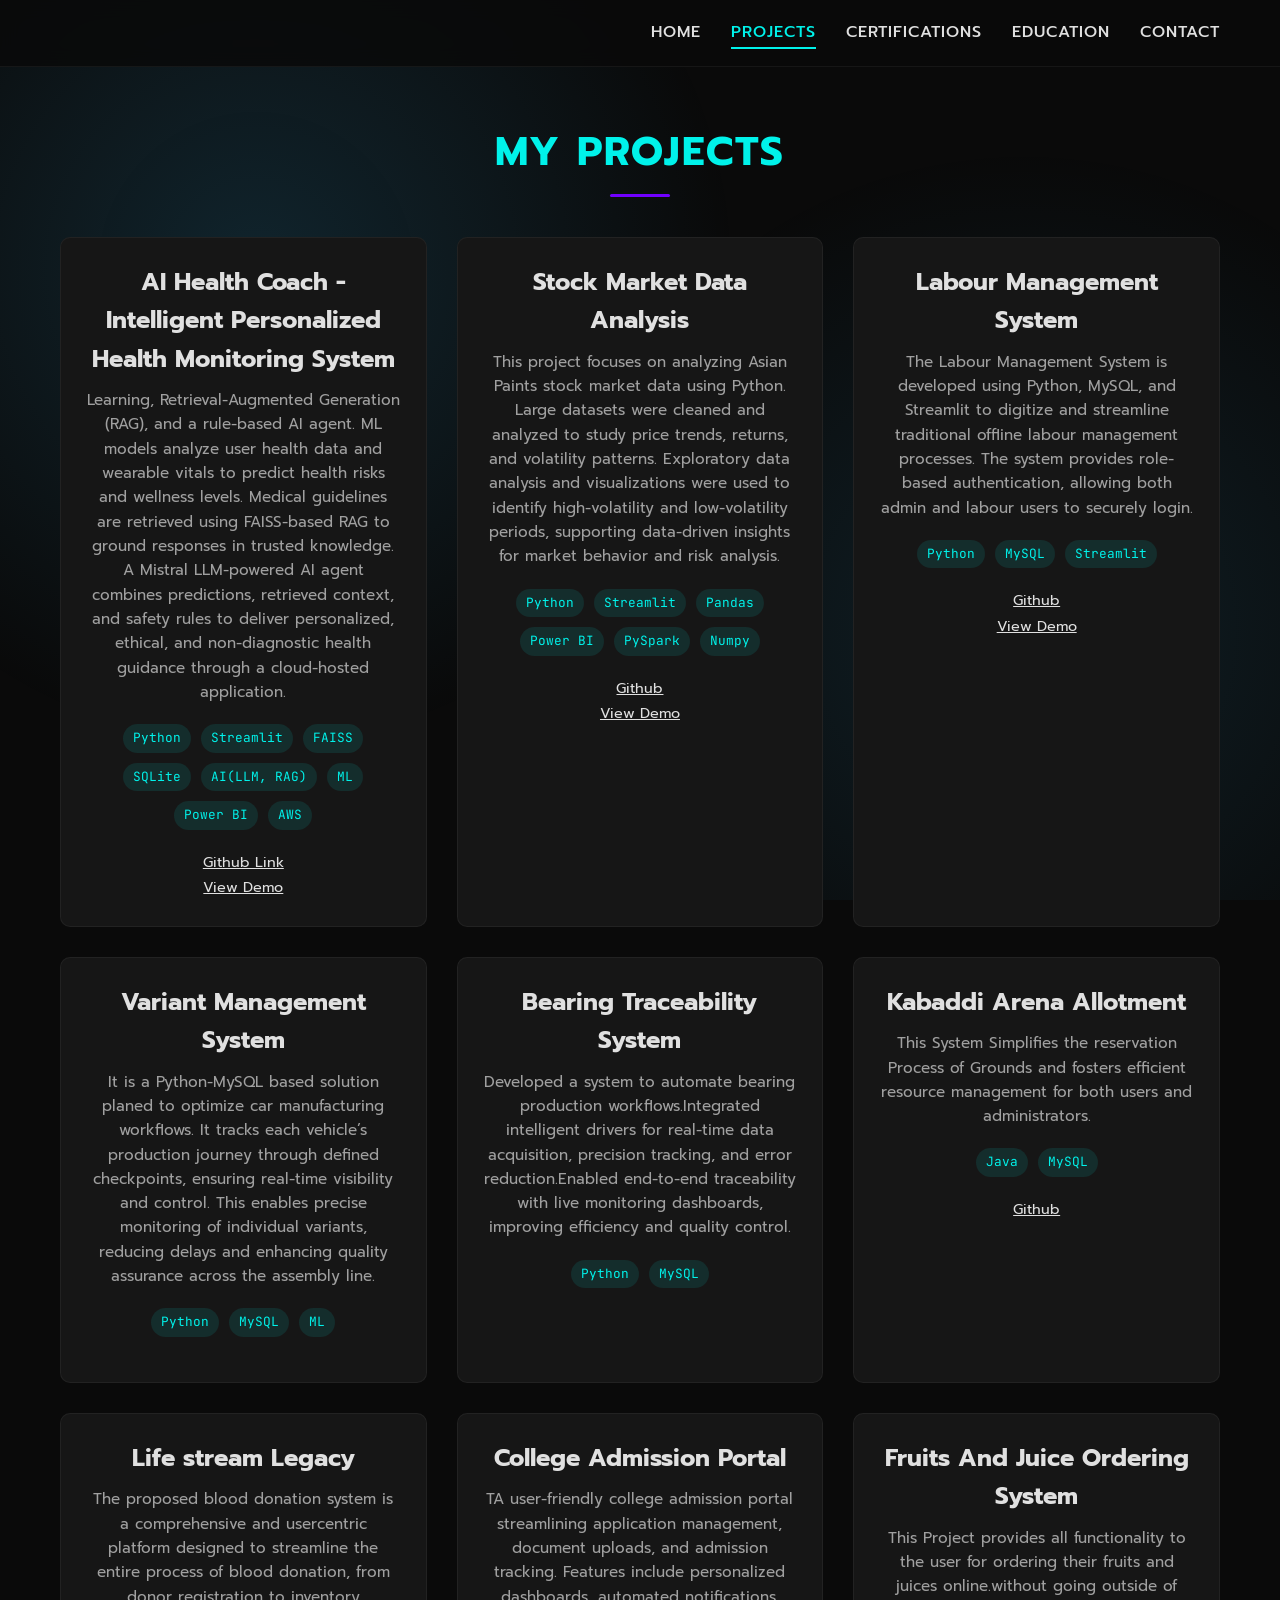
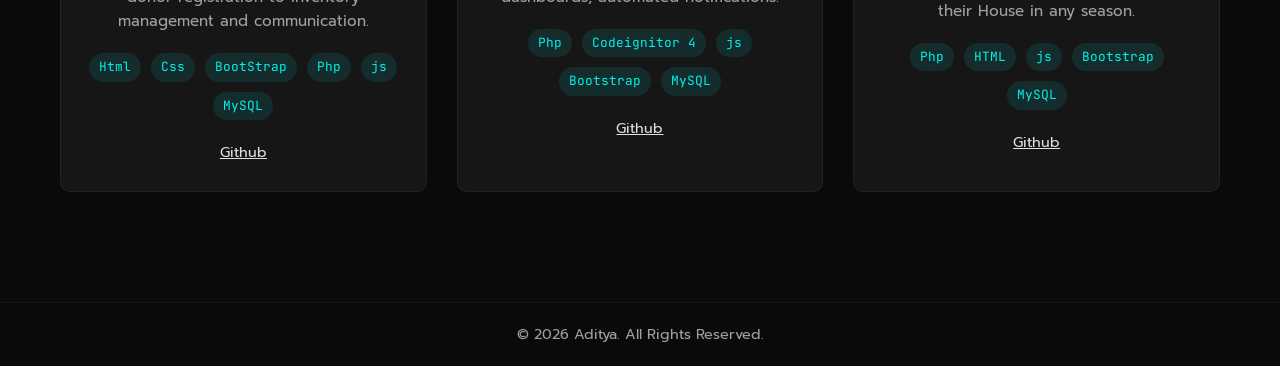
==== projects.html @ c3c9210e "Add files via upload" ====
<!DOCTYPE html>
<html lang="en">

<head>
    <meta charset="UTF-8">
    <meta name="viewport" content="width=device-width, initial-scale=1.0">
    <title>Projects</title>
    <link rel="stylesheet" href="css/style.css">
</head>

<body>
    <!-- BACKGROUND ANIMATION -->
    <div class="animated-bg"></div>

    <nav class="navbar">
        <div class="container nav-container">
            <a href="index.html" class="logo"> <span> </span></a>
            <div class="hamburger">
                <span></span>
                <span></span>
                <span></span>
            </div>
            <ul class="nav-links">
                <li><a href="index.html">Home</a></li>
                <li><a href="projects.html" class="active">Projects</a></li>
                <li><a href="certifications.html">Certifications</a></li>
                <li><a href="education.html">Education</a></li>
                <li><a href="contact.html">Contact</a></li>
            </ul>
        </div>
    </nav>

    <section class="page-section">
        <div class="container">
            <h2 class="section-title hidden">My Projects</h2>
            <div class="projects-grid">
                <!-- Project Card 1 -->
                <article class="project-card hidden">
                    <div class="card-content">
                        <h3>AI Health Coach - Intelligent Personalized Health Monitoring System</h3>
                        <p>Learning, Retrieval-Augmented Generation (RAG), and a rule-based AI agent. ML models analyze
                            user health data
                            and wearable vitals to predict health risks and wellness levels. Medical guidelines are
                            retrieved using FAISS-based
                            RAG to ground responses in trusted knowledge. A Mistral LLM-powered AI agent combines
                            predictions, retrieved
                            context, and safety rules to deliver personalized, ethical, and non-diagnostic health
                            guidance through a cloud-hosted
                            application.</p>
                        <div class="tech-stack">
                            <span>Python</span>
                            <span>Streamlit</span>
                            <span>FAISS</span>
                            <span>SQLite</span>
                            <span>AI(LLM, RAG)</span>
                            <span>ML</span>
                            <span> Power BI</span>
                            <span>AWS</span>
                        </div>
                        <a href="https://github.com/AdityaPurkar14/AI-Driven-Health-Coach.git" class="btn-sm">Github
                            Link</a><br>
                        <a href="#" class="btn-sm">View Demo</a>
                    </div>
                </article>

                <!-- Project Card 2 -->
                <article class="project-card hidden">
                    <div class="card-content">
                        <h3>Stock Market Data Analysis</h3>
                        <p>This project focuses on analyzing Asian Paints stock market data using Python. Large datasets
                            were cleaned and
                            analyzed to study price trends, returns, and volatility patterns. Exploratory data analysis
                            and visualizations were
                            used to identify high-volatility and low-volatility periods, supporting data-driven insights
                            for market behavior and
                            risk analysis.</p>
                        <div class="tech-stack">
                            <span>Python</span>
                            <span>Streamlit</span>
                            <span>Pandas</span>
                            <span> Power BI</span>
                            <span> PySpark</span>
                            <span> Numpy</span>
                        </div>
                        <a href="https://github.com/AdityaPurkar14/Stock-Market-Data-Analysis.git" class="btn-sm">Github
                        </a><br>
                        <a href="#" class="btn-sm">View Demo</a>
                    </div>
                </article>

                <!-- Project Card 3 -->
                <article class="project-card hidden">
                    <div class="card-content">
                        <h3>Labour Management System</h3>
                        <p>The Labour Management System is developed using Python, MySQL, and Streamlit to digitize and
                            streamline
                            traditional offline labour management processes. The system provides role-based
                            authentication, allowing both
                            admin and labour users to securely login.</p>
                        <div class="tech-stack">
                            <span>Python</span>
                            <span>MySQL</span>
                            <span>Streamlit</span>
                        </div>
                        <a href="https://github.com/AdityaPurkar14/labour-management-System.git"
                            class="btn-sm">Github</a><br>
                        <a href="#" class="btn-sm">View Demo</a>
                    </div>
                </article>

                <!-- Project Card 3 -->
                <article class="project-card hidden">
                    <div class="card-content">
                        <h3>Variant Management System</h3>
                        <p>It is a Python-MySQL based solution planed to optimize car manufacturing workflows. It
                            tracks each vehicle’s production
                            journey through defined checkpoints, ensuring real-time visibility and control. This enables
                            precise monitoring of individual variants, reducing delays and enhancing quality assurance
                            across the assembly line.</p>
                        <div class="tech-stack">
                            <span>Python</span>
                            <span>MySQL</span>
                            <span>ML</span>
                        </div>

                    </div>
                </article>

                <!-- Project Card 3 -->
                <article class="project-card hidden">
                    <div class="card-content">
                        <h3>Bearing Traceability System</h3>
                        <p>Developed a system to automate bearing production workflows.Integrated intelligent drivers
                            for real-time data acquisition, precision tracking, and error reduction.Enabled end-to-end
                            traceability with live monitoring dashboards, improving efficiency and quality control.</p>
                        <div class="tech-stack">
                            <span>Python</span>
                            <span>MySQL</span>
                        </div>

                    </div>
                </article>



                <!-- Project Card 2 -->
                <article class="project-card hidden">
                    <div class="card-content">
                        <h3>Kabaddi Arena Allotment</h3>
                        <p>This System Simplifies the reservation Process of
                            Grounds and fosters efficient resource management for
                            both users and administrators.</p>
                        <div class="tech-stack">
                            <span>Java</span>
                            <span>MySQL</span>
                        </div>
                        <a href="https://github.com/AdityaPurkar14/Kabaddi-Arena-Allotment" class="btn-sm">Github
                        </a><br>

                    </div>
                </article>

                <!-- Project Card 2 -->
                <article class="project-card hidden">
                    <div class="card-content">
                        <h3>Life stream Legacy</h3>
                        <p>The proposed blood donation system is a comprehensive and usercentric
                            platform designed to streamline the entire process of blood donation, from donor
                            registration
                            to inventory management and communication.</p>
                        <div class="tech-stack">
                            <span>Html</span>
                            <span>Css</span>
                            <span>BootStrap</span>
                            <span>Php</span>
                            <span>js</span>
                            <span>MySQL</span>
                        </div>
                        <a href="https://github.com/AdityaPurkar14/BloodDonation-By-Using-Location-.git"
                            class="btn-sm">Github
                        </a><br>
                    </div>
                </article>

                <!-- Project Card 2 -->
                <article class="project-card hidden">
                    <div class="card-content">
                        <h3>College Admission Portal</h3>
                        <p>TA user-friendly college admission portal streamlining application management, document
                            uploads, and admission tracking. Features include personalized dashboards, automated
                            notifications.</p>
                        <div class="tech-stack">
                            <span>Php</span>
                            <span>Codeignitor 4</span>
                            <span>js</span>
                            <span>Bootstrap</span>
                            <span> MySQL</span>
                        </div>
                        <a href="https://github.com/AdityaPurkar14/College-Admission-Portal" class="btn-sm">Github
                        </a><br>

                    </div>
                </article>

                <!-- Project Card 3 -->
                <article class="project-card hidden">
                    <div class="card-content">
                        <h3>Fruits And Juice Ordering System</h3>
                        <p>This Project provides all functionality to the
                            user for ordering their fruits and juices online.without
                            going outside of their House in any season.</p>
                        <div class="tech-stack">
                            <span>Php</span>
                            <span>HTML</span>
                            <span>js</span>
                            <span>Bootstrap</span>
                            <span> MySQL</span>
                        </div>
                        <a href="https://github.com/AdityaPurkar14/labour-management-System.git"
                            class="btn-sm">Github</a>
                    </div>
                </article>

                <!-- Add more project cards here -->
            </div>
        </div>
    </section>

    <footer>
        <p>&copy; 2026 Aditya. All Rights Reserved.</p>
    </footer>

    <style>
        /* Styles moved to css/style.css */
    </style>

    <script src="js/script.js"></script>
</body>

</html>
---- css/style.css ----
/* Google Fonts Import */
@import url('https://fonts.googleapis.com/css2?family=Prompt:ital,wght@0,100;0,200;0,300;0,400;0,500;0,600;0,700;0,800;0,900;1,100;1,200;1,300;1,400;1,500;1,600;1,700;1,800;1,900&display=swap');
@import url('https://fonts.googleapis.com/css2?family=JetBrains+Mono:wght@400;700&display=swap');

:root {
    --bg-color: #0a0a0a;
    --surface-color: #1a1a1a;
    --card-bg: #161616;
    --text-primary: #e0e0e0;
    --text-secondary: #a0a0a0;
    --accent-color: #00f2ea;
    --accent-glow: rgba(0, 242, 234, 0.4);
    --secondary-accent: #7000ff;
    --gradient-bg: linear-gradient(135deg, #0a0a0a 0%, #1a1a1a 100%);
    --font-heading: 'Prompt', sans-serif;
    --font-body: 'Prompt', sans-serif;
    --font-mono: 'JetBrains Mono', monospace;
    --transition-speed: 0.3s;
}

/* Global Reset */
* {
    margin: 0;
    padding: 0;
    box-sizing: border-box;
    scroll-behavior: smooth;
}

body {
    background-color: var(--bg-color);
    color: var(--text-primary);
    font-family: var(--font-body);
    line-height: 1.6;
    overflow-x: hidden;
}

a {
    text-decoration: none;
    color: inherit;
    transition: color var(--transition-speed);
}

ul {
    list-style: none;
}

/* Scrollbar */
::-webkit-scrollbar {
    width: 10px;
}

::-webkit-scrollbar-track {
    background: var(--bg-color);
}

::-webkit-scrollbar-thumb {
    background: var(--surface-color);
    border-radius: 5px;
    border: 1px solid var(--accent-color);
}

/* Animations */
@keyframes fadeIn {
    from {
        opacity: 0;
        transform: translateY(20px);
    }

    to {
        opacity: 1;
        transform: translateY(0);
    }
}

@keyframes slideUp {
    from {
        opacity: 0;
        transform: translateY(50px);
    }

    to {
        opacity: 1;
        transform: translateY(0);
    }
}

@keyframes glow {
    0% {
        box-shadow: 0 0 5px var(--accent-glow);
    }

    50% {
        box-shadow: 0 0 20px var(--accent-glow), 0 0 10px var(--accent-color);
    }

    100% {
        box-shadow: 0 0 5px var(--accent-glow);
    }
}

/* Utility Classes */
.container {
    max-width: 1200px;
    margin: 0 auto;
    padding: 0 20px;
}

.section-title {
    font-size: 2.5rem;
    margin: 0 auto 2rem;
    /* Auto margin for centering */
    text-align: center;
    color: var(--accent-color);
    text-transform: uppercase;
    letter-spacing: 2px;
    position: relative;
    display: table;
    /* Allows centering while fitting content width */
}

.section-title::after {
    content: '';
    display: block;
    width: 60px;
    height: 3px;
    background: var(--secondary-accent);
    margin: 10px auto 0;
    border-radius: 2px;
}

.btn {
    display: inline-block;
    padding: 12px 24px;
    background: transparent;
    border: 2px solid var(--accent-color);
    color: var(--accent-color);
    font-family: var(--font-mono);
    font-weight: bold;
    text-transform: uppercase;
    cursor: pointer;
    border-radius: 4px;
    transition: all var(--transition-speed);
    position: relative;
    overflow: hidden;
    z-index: 1;
}

.btn::before {
    content: '';
    position: absolute;
    top: 0;
    left: 0;
    width: 0%;
    height: 100%;
    background: var(--accent-color);
    transition: width var(--transition-speed);
    z-index: -1;
}

.btn:hover {
    color: var(--bg-color);
    box-shadow: 0 0 15px var(--accent-glow);
}

.btn:hover::before {
    width: 100%;
}

/* Navbar */
.navbar {
    position: fixed;
    top: 0;
    left: 0;
    width: 100%;
    background: rgba(10, 10, 10, 0.85);
    backdrop-filter: blur(10px);
    padding: 20px 0;
    z-index: 1000;
    border-bottom: 1px solid rgba(255, 255, 255, 0.05);
    transition: padding 0.3s;
}

.navbar.scrolled {
    padding: 15px 0;
    box-shadow: 0 5px 20px rgba(0, 0, 0, 0.5);
}

.nav-container {
    display: flex;
    justify-content: space-between;
    align-items: center;
}

.logo {
    font-size: 1.5rem;
    font-weight: 700;
    color: var(--text-primary);
    font-family: var(--font-mono);
}

.logo span {
    color: var(--accent-color);
}

.nav-links {
    display: flex;
    gap: 30px;
}

.nav-links a {
    font-size: 1rem;
    font-weight: 500;
    text-transform: uppercase;
    letter-spacing: 1px;
    position: relative;
}

.nav-links a::after {
    content: '';
    position: absolute;
    bottom: -5px;
    left: 0;
    width: 0%;
    height: 2px;
    background: var(--accent-color);
    transition: width var(--transition-speed);
}

.nav-links a:hover::after,
.nav-links a.active::after {
    width: 100%;
}

.nav-links a:hover,
.nav-links a.active {
    color: var(--accent-color);
}

/* Mobile Menu */
.hamburger {
    display: none;
    cursor: pointer;
    flex-direction: column;
    gap: 5px;
}

.hamburger span {
    display: block;
    width: 25px;
    height: 3px;
    background: var(--text-primary);
    transition: 0.3s;
}

@media (max-width: 768px) {
    .nav-links {
        position: absolute;
        top: 100%;
        left: 0;
        width: 100%;
        background: var(--bg-color);
        flex-direction: column;
        align-items: center;
        padding: 20px 0;
        max-height: 0;
        overflow: hidden;
        transition: max-height 0.3s ease-in-out;
        border-bottom: 1px solid rgba(255, 255, 255, 0.1);
    }

    .nav-links.active {
        max-height: 300px;
    }

    .hamburger {
        display: flex;
    }
}

/* Footer */
footer {
    text-align: center;
    padding: 20px 0;
    border-top: 1px solid rgba(255, 255, 255, 0.05);
    margin-top: 50px;
    color: var(--text-secondary);
    font-size: 0.9rem;
}

/* Scroll Animation Class */
.hidden {
    opacity: 0;
    transform: translateY(30px);
    transition: all 0.8s ease-out;
}

.show {
    opacity: 1;
    transform: translateY(0);
}

/* ================= BACKGROUND ANIMATION ================= */
.animated-bg {
    position: fixed;
    inset: 0;
    z-index: -1;
    background:
        radial-gradient(circle at 20% 30%, rgba(56, 189, 248, 0.15), transparent 40%),
        radial-gradient(circle at 80% 70%, rgba(56, 189, 248, 0.12), transparent 40%);
    animation: floatBg 12s ease-in-out infinite alternate;
}

@keyframes floatBg {
    0% {
        transform: translateY(0) translateX(0);
    }

    100% {
        transform: translateY(-40px) translateX(30px);
    }
}

/* ================= PROJECT/CERTIFICATION CARD STYLES ================= */
.page-section {
    padding: 120px 0 60px;
    min-height: 100vh;
    display: flex;
    flex-direction: column;
    justify-content: center;
}

.projects-grid {
    display: grid;
    grid-template-columns: repeat(auto-fit, minmax(300px, 1fr));
    gap: 30px;
    margin-top: 40px;
    justify-content: center;
}

@media (min-width: 992px) {
    .projects-grid {
        grid-template-columns: repeat(3, 1fr);
    }
}

.project-card {
    background: var(--card-bg);
    border: 1px solid rgba(255, 255, 255, 0.05);
    border-radius: 10px;
    padding: 25px;
    transition: transform 0.3s, box-shadow 0.3s;
    position: relative;
    overflow: hidden;
    text-align: center;
    cursor: pointer;
    /* Added for clickable cards */
    display: block;
    /* Ensure anchor tag behaves like a block */
    text-decoration: none;
    /* Remove default underline from anchor */
    color: inherit;
    /* Inherit text color */
}

.project-card:hover {
    transform: translateY(-10px);
    box-shadow: 0 10px 30px rgba(0, 0, 0, 0.5);
    border-color: var(--accent-color);
}

.project-card h3 {
    font-size: 1.5rem;
    margin-bottom: 10px;
    color: var(--text-primary);
}

.project-card p {
    color: var(--text-secondary);
    font-size: 0.95rem;
    margin-bottom: 20px;
}

.tech-stack {
    display: flex;
    flex-wrap: wrap;
    gap: 10px;
    margin-bottom: 20px;
    justify-content: center;
}

.tech-stack span {
    background: rgba(0, 242, 234, 0.1);
    color: var(--accent-color);
    padding: 4px 10px;
    border-radius: 20px;
    font-size: 0.8rem;
    font-family: var(--font-mono);
}

.btn-sm {
    display: inline-block;
    font-size: 0.9rem;
    color: var(--text-primary);
    text-decoration: underline;
    transition: color 0.3s;
    position: relative;
    z-index: 2;
    /* Ensure button is clickable above card link if needed, though card is link now */
}

.btn-sm:hover {
    color: var(--accent-color);
}
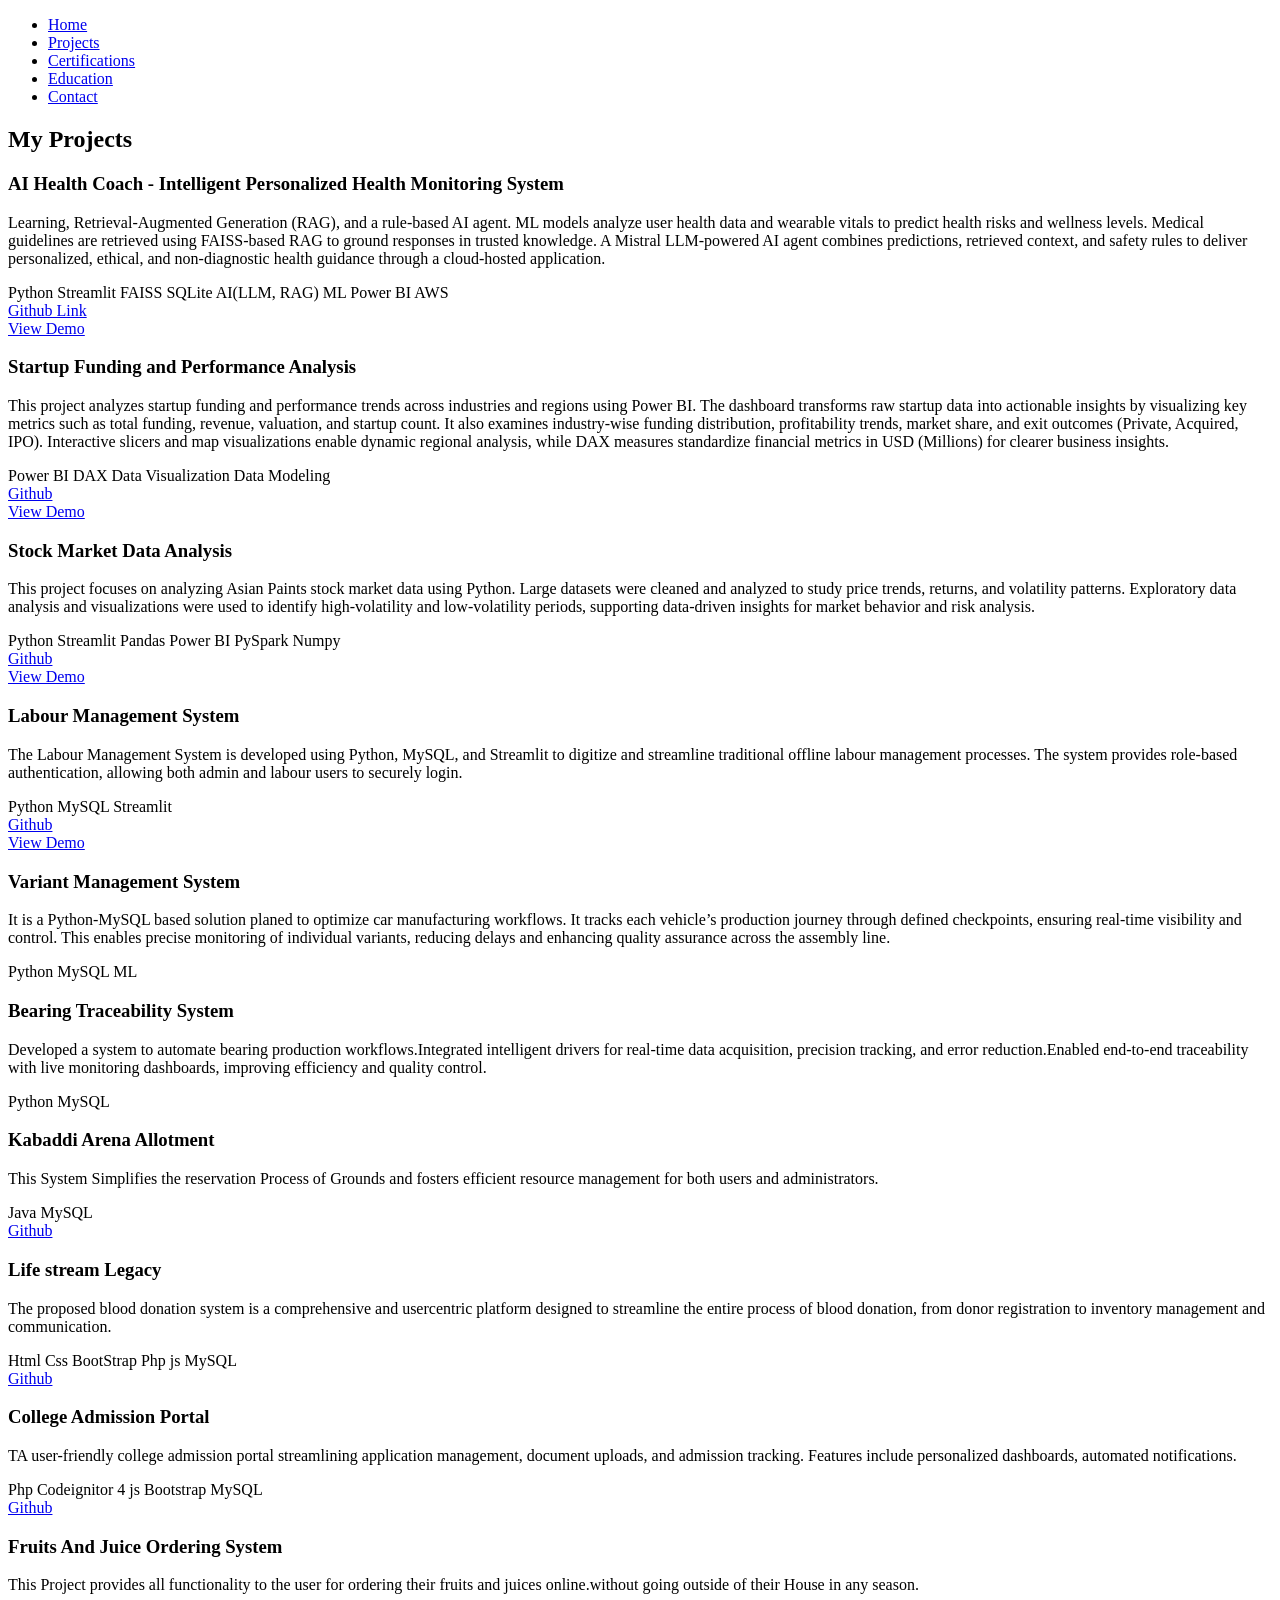
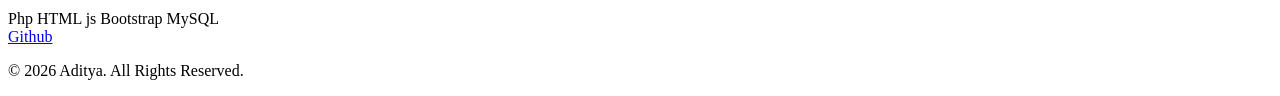
==== commit d3d24324: "Add files via upload" ====
--- a/projects.html
+++ b/projects.html
@@ -66,6 +66,30 @@
                 <!-- Project Card 2 -->
                 <article class="project-card hidden">
                     <div class="card-content">
+                        <h3>Startup Funding and Performance Analysis</h3>
+                        <p>This project analyzes startup funding and performance trends across industries and regions
+                            using Power BI. The dashboard transforms raw startup data into actionable insights by
+                            visualizing key metrics such as total funding, revenue, valuation, and startup count. It
+                            also examines industry-wise funding distribution, profitability trends, market share, and
+                            exit outcomes (Private, Acquired, IPO). Interactive slicers and map visualizations enable
+                            dynamic regional analysis, while DAX measures standardize financial metrics in USD
+                            (Millions) for clearer business insights.</p>
+                        <div class="tech-stack">
+                            <span> Power BI</span>
+                            <span> DAX</span>
+                            <span> Data Visualization</span>
+                            <span> Data Modeling</span>
+                        </div>
+                        <a href="https://github.com/AdityaPurkar14/Startup-Funding-and-Performance-Analysis.git"
+                            class="btn-sm">Github
+                        </a><br>
+                        <a href="demo/StartupFudig ad Performacedemo.mp4" target="_blank" class="btn-sm">View Demo</a>
+                    </div>
+                </article>
+
+                <!-- Project Card 2 -->
+                <article class="project-card hidden">
+                    <div class="card-content">
                         <h3>Stock Market Data Analysis</h3>
                         <p>This project focuses on analyzing Asian Paints stock market data using Python. Large datasets
                             were cleaned and
